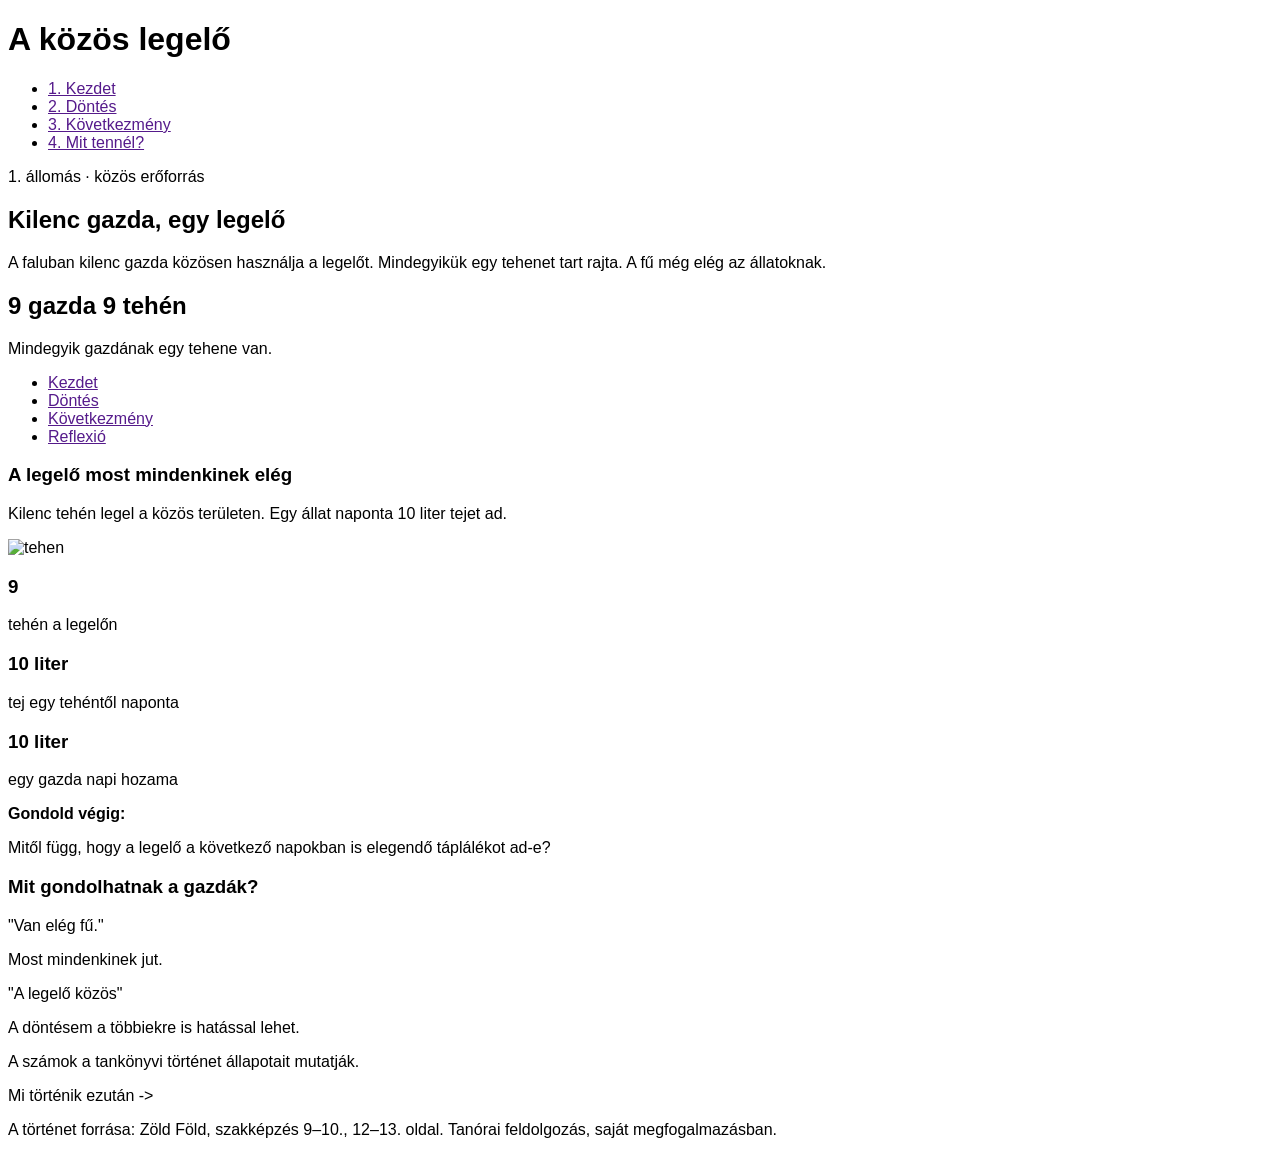
==== index.html @ d77f7496 "szoveg+repo" ====
<!DOCTYPE html>
<html lang="en">
<head>
    <meta charset="UTF-8">
    <meta name="viewport" content="width=device-width, initial-scale=1.0">
    <title>A közös legelő</title>
    <meta name="keywords" content="oldal,brutal,gyilkos,megol,vege,soha,tobbet">
    <meta name="description" content="gyilkos orai gyakorlo feladat, a vegzet kezdete, halal">
    <link rel="stylesheet" href="main.css">
    <link rel="stylesheet" href="flex_elrendezes.css">
</head>
<body>
    <main>
        <h1>A közös legelő</h1>
        <nav id="felso_navigacio">
            <ul>
                <li><a href="">1. Kezdet</a></li>
                <li><a href="">2. Döntés</a></li>
                <li><a href="">3. Következmény</a></li>
                <li><a href="">4. Mit tennél?</a></li>
            </ul>
        </nav>
        <section id="felso_section">
            <p>1. állomás · közös erőforrás</p>
            <h1>Kilenc gazda, egy legelő</h1>
            <p>A faluban kilenc gazda közösen használja a legelőt. Mindegyikük egy tehenet tart rajta. A fű még elég az állatoknak.
            </p>
            <div>
                <h1>9 gazda
                    9 tehén</h1>
                <p>Mindegyik gazdának egy tehene van.</p>
            </div>
        </section>
        <nav id="also_navigacio">
            <ul>
                <li><a href="">Kezdet</a></li>
                <li><a href="">Döntés</a></li>
                <li><a href="">Következmény</a></li>
                <li><a href="">Reflexió</a></li>
            </ul>
        </nav>

        <article>
            <section>
                <h1>A legelő most mindenkinek elég
                </h1>
                <p>Kilenc tehén legel a közös területen. Egy állat naponta 10 liter tejet ad.
                </p>
                <img src="assets/tehen.svg" alt="tehen" style="width: 10%;">  <!-- ezt majd szedjem ki -->
                <div class="section_doboz">
                    <h1>9</h1>
                    <p>tehén a legelőn</p>
                </div>
                <div class="section_doboz">
                    <h1>10 liter</h1>
                    <p>tej egy tehéntől naponta</p>
                </div>
                <div class="section_doboz">
                    <h1>10 liter</h1>
                    <p>egy gazda napi hozama</p>
                </div>

                <div id="gondold_vegig">
                    <b>Gondold végig:</b>
                    <p>Mitől függ, hogy a legelő a következő napokban is elegendő táplálékot ad-e?</p>
                </div>
            </section>
        
            <section>
                <h1>Mit gondolhatnak a gazdák?</h1>
                <div class="kis_section_doboz">
                    <p>"Van elég fű."</p>
                    <p>Most mindenkinek jut.</p>
                </div>
                <div class="kis_section_doboz">
                    <p>"A legelő közös"</p>
                    <p>A döntésem a többiekre is hatással lehet.</p>
                </div>
            </section>
            <p>A számok a tankönyvi történet állapotait mutatják.</p>
            <p>Mi történik ezután -></p>
        </article>
<footer>
    <p>A történet forrása: Zöld Föld, szakképzés 9–10., 12–13. oldal. Tanórai feldolgozás, saját megfogalmazásban.</p>
</footer>
    </main>
    
</body>
</html>
---- main.css ----
:root { --ink: #24372d; --green: #2c6e50; --dark: #174b38; --mint: #e8f3df; --cream: #f7f7ee; --line: #d6e1d1; --orange: #d77939; --white: #fff; }

* {
    box-sizing: border-box;
    font-family: 'Segoe UI', Tahoma, Geneva, Verdana, sans-serif;
}
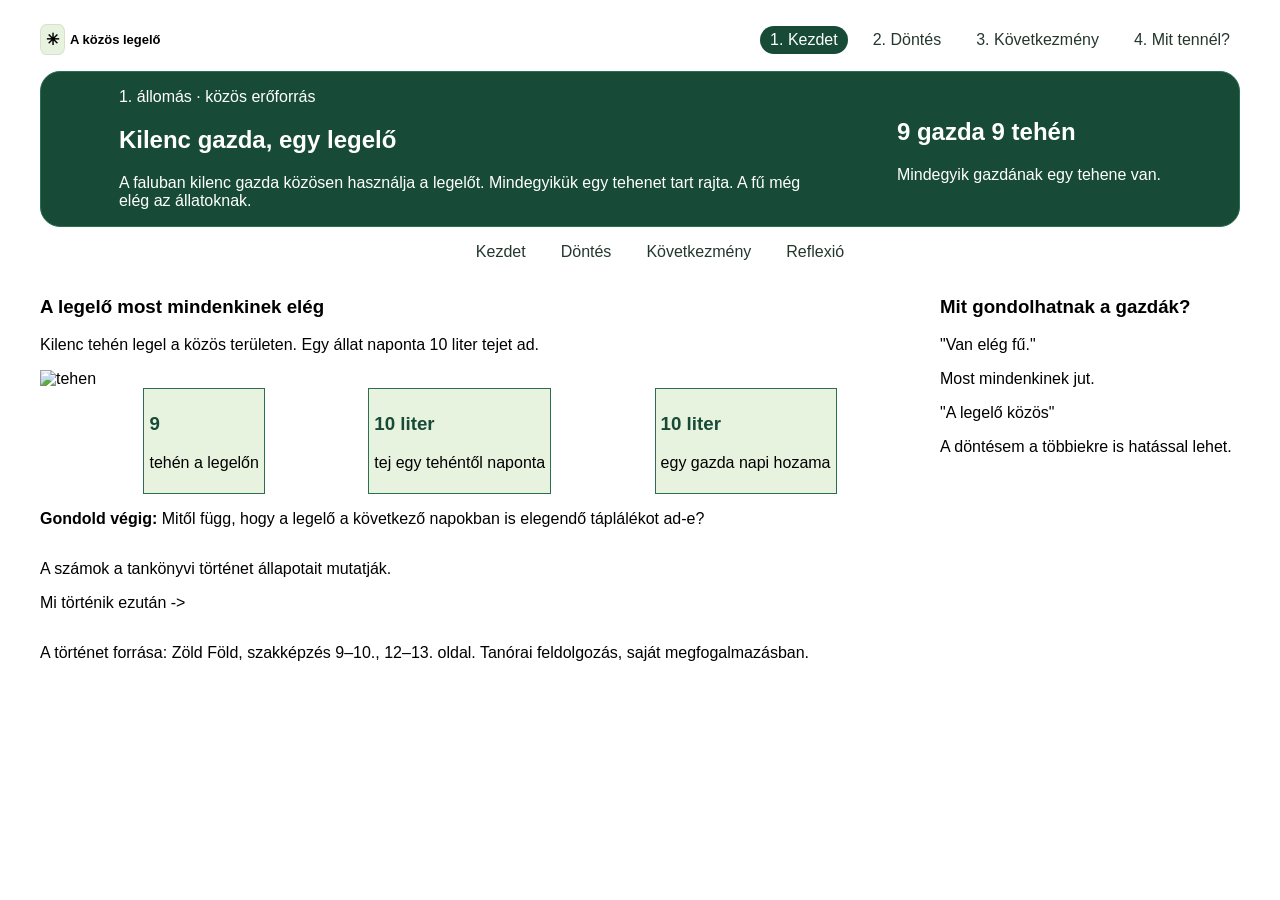
==== commit 01cf324a: "mentes,oravege" ====
--- a/index.html
+++ b/index.html
@@ -1,89 +1,115 @@
 <!DOCTYPE html>
-<html lang="en">
-<head>
-    <meta charset="UTF-8">
-    <meta name="viewport" content="width=device-width, initial-scale=1.0">
+<html lang="hu">
+  <head>
+    <meta charset="UTF-8" />
+    <meta name="viewport" content="width=device-width, initial-scale=1.0" />
     <title>A közös legelő</title>
-    <meta name="keywords" content="oldal,brutal,gyilkos,megol,vege,soha,tobbet">
-    <meta name="description" content="gyilkos orai gyakorlo feladat, a vegzet kezdete, halal">
-    <link rel="stylesheet" href="main.css">
-    <link rel="stylesheet" href="flex_elrendezes.css">
-</head>
-<body>
+    <meta
+      name="keywords"
+      content="oldal,brutal,gyilkos,megol,vege,soha,tobbet"
+    />
+    <meta
+      name="description"
+      content="gyilkos orai gyakorlo feladat, a vegzet kezdete, halal"
+    />
+    <link rel="stylesheet" href="main.css" />
+    <link rel="stylesheet" href="flex_elrendezes.css" />
+  </head>
+  <body>
     <main>
+      <header>
+        <div id="logo">
+        <p>✳</p>
         <h1>A közös legelő</h1>
+    </div>
         <nav id="felso_navigacio">
-            <ul>
-                <li><a href="">1. Kezdet</a></li>
-                <li><a href="">2. Döntés</a></li>
-                <li><a href="">3. Következmény</a></li>
-                <li><a href="">4. Mit tennél?</a></li>
-            </ul>
+          <ul>
+            <li class="active"><a href="" class="active">1. Kezdet</a></li>
+            <li><a href="">2. Döntés</a></li>
+            <li><a href="">3. Következmény</a></li>
+            <li><a href="">4. Mit tennél?</a></li>
+          </ul>
         </nav>
-        <section id="felso_section">
-            <p>1. állomás · közös erőforrás</p>
-            <h1>Kilenc gazda, egy legelő</h1>
-            <p>A faluban kilenc gazda közösen használja a legelőt. Mindegyikük egy tehenet tart rajta. A fű még elég az állatoknak.
+      </header>
+      <section id="felso_section">
+        <div id="allomas">
+          <p>1. állomás · közös erőforrás</p>
+          <h1>Kilenc gazda, egy legelő</h1>
+          <p>
+            A faluban kilenc gazda közösen használja a legelőt. Mindegyikük egy
+            tehenet tart rajta. A fű még elég az állatoknak.
+          </p>
+        </div>
+        <div>
+          <h1>9 gazda 9 tehén</h1>
+          <p>Mindegyik gazdának egy tehene van.</p>
+        </div>
+      </section>
+      <nav id="also_navigacio">
+        <ul>
+          <li><a href="">Kezdet</a></li>
+          <li><a href="">Döntés</a></li>
+          <li><a href="">Következmény</a></li>
+          <li><a href="">Reflexió</a></li>
+        </ul>
+      </nav>
+
+      <article>
+        <section id="nagy_section">
+          <div id="section_szoveg">
+            <h1>A legelő most mindenkinek elég</h1>
+            <p>
+              Kilenc tehén legel a közös területen. Egy állat naponta 10 liter
+              tejet ad.
             </p>
-            <div>
-                <h1>9 gazda
-                    9 tehén</h1>
-                <p>Mindegyik gazdának egy tehene van.</p>
+          </div>
+          <div id="kepek">
+            <img src="assets/tehen.svg" alt="tehen" style="width: 10%" />
+          </div>
+          <!-- ezt majd szedjem ki -->
+          <div id="section_doboz_tarolo">
+            <div class="section_doboz">
+              <h1>9</h1>
+              <p>tehén a legelőn</p>
             </div>
+            <div class="section_doboz">
+              <h1>10 liter</h1>
+              <p>tej egy tehéntől naponta</p>
+            </div>
+            <div class="section_doboz">
+              <h1>10 liter</h1>
+              <p>egy gazda napi hozama</p>
+            </div>
+          </div>
+
+            <p><b>Gondold végig:</b>
+              Mitől függ, hogy a legelő a következő napokban is elegendő
+              táplálékot ad-e?
+            </p>
         </section>
-        <nav id="also_navigacio">
-            <ul>
-                <li><a href="">Kezdet</a></li>
-                <li><a href="">Döntés</a></li>
-                <li><a href="">Következmény</a></li>
-                <li><a href="">Reflexió</a></li>
-            </ul>
-        </nav>
 
-        <article>
-            <section>
-                <h1>A legelő most mindenkinek elég
-                </h1>
-                <p>Kilenc tehén legel a közös területen. Egy állat naponta 10 liter tejet ad.
-                </p>
-                <img src="assets/tehen.svg" alt="tehen" style="width: 10%;">  <!-- ezt majd szedjem ki -->
-                <div class="section_doboz">
-                    <h1>9</h1>
-                    <p>tehén a legelőn</p>
-                </div>
-                <div class="section_doboz">
-                    <h1>10 liter</h1>
-                    <p>tej egy tehéntől naponta</p>
-                </div>
-                <div class="section_doboz">
-                    <h1>10 liter</h1>
-                    <p>egy gazda napi hozama</p>
-                </div>
-
-                <div id="gondold_vegig">
-                    <b>Gondold végig:</b>
-                    <p>Mitől függ, hogy a legelő a következő napokban is elegendő táplálékot ad-e?</p>
-                </div>
-            </section>
-        
-            <section>
-                <h1>Mit gondolhatnak a gazdák?</h1>
-                <div class="kis_section_doboz">
-                    <p>"Van elég fű."</p>
-                    <p>Most mindenkinek jut.</p>
-                </div>
-                <div class="kis_section_doboz">
-                    <p>"A legelő közös"</p>
-                    <p>A döntésem a többiekre is hatással lehet.</p>
-                </div>
-            </section>
-            <p>A számok a tankönyvi történet állapotait mutatják.</p>
-            <p>Mi történik ezután -></p>
-        </article>
-<footer>
-    <p>A történet forrása: Zöld Föld, szakképzés 9–10., 12–13. oldal. Tanórai feldolgozás, saját megfogalmazásban.</p>
-</footer>
+        <section id="kis_section">
+          <h1>Mit gondolhatnak a gazdák?</h1>
+          <div class="kis_section_doboz">
+            <p>"Van elég fű."</p>
+            <p>Most mindenkinek jut.</p>
+          </div>
+          <div class="kis_section_doboz">
+            <p>"A legelő közös"</p>
+            <p>A döntésem a többiekre is hatással lehet.</p>
+          </div>
+        </section>
+        <div id="article_szovegek">
+          <p>A számok a tankönyvi történet állapotait mutatják.</p>
+          <p>Mi történik ezután -></p>
+        </div>
+      </article>
+      <footer>
+        <p>
+          A történet forrása: Zöld Föld, szakképzés 9–10., 12–13. oldal. Tanórai
+          feldolgozás, saját megfogalmazásban.
+        </p>
+      </footer>
     </main>
-    
-</body>
-</html>+  </body>
+</html>
--- a/main.css
+++ b/main.css
@@ -3,4 +3,64 @@
 * {
     box-sizing: border-box;
     font-family: 'Segoe UI', Tahoma, Geneva, Verdana, sans-serif;
+}
+
+main {
+    max-width: 1200px;
+    margin: auto;
+}
+
+a {
+    text-decoration: none;
+    color: var(--ink);
+}
+
+li {
+    list-style-type: none;
+}
+
+#felso_section {
+    border: var(--green) 1px solid;
+
+}
+
+.section_doboz {
+    border: solid 1px var(--green);
+    background-color: var(--mint);  
+    padding: 5px;
+}
+.section_doboz h1 {
+    color: var(--dark);
+}
+#logo h1 {
+    font-size: small;
+    font-weight: bold;
+}
+
+#logo p {
+    padding: 5px;
+    border: var(--line) 1px solid;
+    background-color: var(--mint);
+    border-radius: 25%;
+    font-weight: bolder;
+}
+
+#felso_navigacio li {
+    padding: 5px;
+}
+
+#felso_navigacio a {
+    padding: 5px;
+}
+.active {
+    color: white;
+    background-color: #174b38;
+
+    border-radius: 15px;
+}
+
+#felso_section {
+    background-color: #174b38;
+    border-radius: 20px;
+    color: white;
 }
--- a/flex_elrendezes.css
+++ b/flex_elrendezes.css
@@ -0,0 +1,72 @@
+header {
+    display: flex;
+    align-items: center;
+    justify-content: space-between;
+
+}
+
+#felso_navigacio ul {
+    display: flex;
+    flex-direction: row;
+    gap: 15px;
+
+}
+
+#felso_section {
+    display: flex;
+    justify-content: space-evenly;
+    align-items: center;
+}
+
+#allomas {
+    flex: 0 1 700px;
+}
+
+#also_navigacio ul {
+    display: flex;
+    justify-content: center;
+    flex-direction: row;
+    gap: 35px;
+}
+
+article {
+    display: flex;
+    flex-direction: row;
+    flex-wrap: wrap;
+}
+
+#nagy_section {
+    flex: 0 0 75%;
+}
+
+#kis_section {
+    flex: 0 0 25%;
+}
+
+
+
+#article_szovegek p {
+    flex: 0 0 100%;
+    
+}
+
+
+
+#kepek {
+    flex: 0 0 100%;
+}
+
+
+
+#section_doboz_tarolo {
+    flex: 0 0 100%;
+    display: flex;
+    justify-content: space-evenly;
+}
+
+#logo {
+    display: flex;
+    align-items: center;
+    gap: 5px;
+}
+
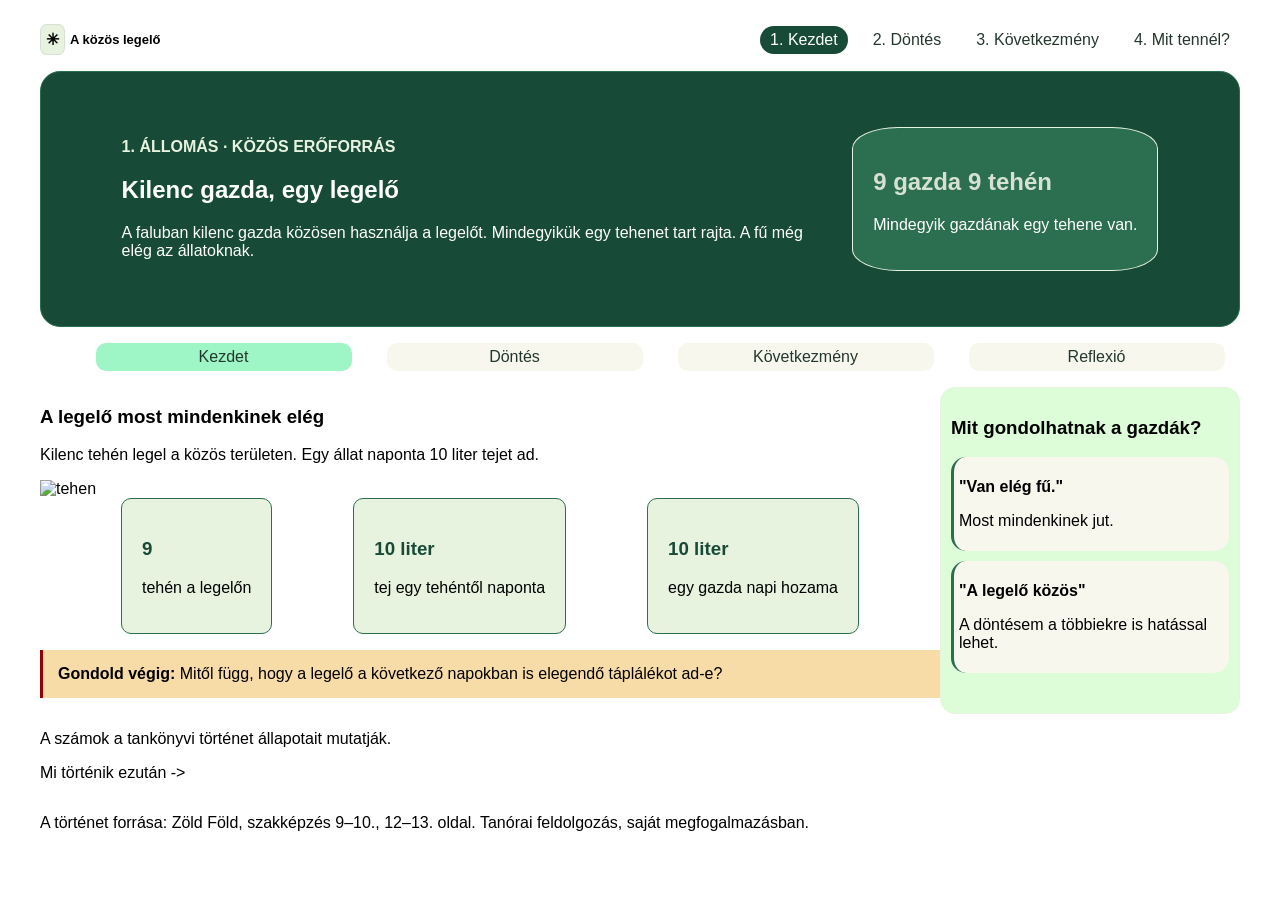
==== commit 43dd36c4: "magyarora" ====
--- a/index.html
+++ b/index.html
@@ -33,24 +33,24 @@
       </header>
       <section id="felso_section">
         <div id="allomas">
-          <p>1. állomás · közös erőforrás</p>
+          <p class="zoldszoveg">1. állomás · közös erőforrás</p>
           <h1>Kilenc gazda, egy legelő</h1>
           <p>
             A faluban kilenc gazda közösen használja a legelőt. Mindegyikük egy
             tehenet tart rajta. A fű még elég az állatoknak.
           </p>
         </div>
-        <div>
+        <div id="szoveg_headerben">
           <h1>9 gazda 9 tehén</h1>
           <p>Mindegyik gazdának egy tehene van.</p>
         </div>
       </section>
       <nav id="also_navigacio">
         <ul>
-          <li><a href="">Kezdet</a></li>
-          <li><a href="">Döntés</a></li>
-          <li><a href="">Következmény</a></li>
-          <li><a href="">Reflexió</a></li>
+          <li class="active_also"><a href="">Kezdet</a></li>
+          <li class="sima_also"><a href="">Döntés</a></li>
+          <li class="sima_also"><a href="">Következmény</a></li>
+          <li class="sima_also"><a href="">Reflexió</a></li>
         </ul>
       </nav>
 
@@ -82,7 +82,7 @@
             </div>
           </div>
 
-            <p><b>Gondold végig:</b>
+            <p id="gondold_vegig"><b>Gondold végig:</b>
               Mitől függ, hogy a legelő a következő napokban is elegendő
               táplálékot ad-e?
             </p>
@@ -91,11 +91,11 @@
         <section id="kis_section">
           <h1>Mit gondolhatnak a gazdák?</h1>
           <div class="kis_section_doboz">
-            <p>"Van elég fű."</p>
+            <p> <b> "Van elég fű."</b></p>
             <p>Most mindenkinek jut.</p>
           </div>
           <div class="kis_section_doboz">
-            <p>"A legelő közös"</p>
+            <p> <b> "A legelő közös"</b></p>
             <p>A döntésem a többiekre is hatással lehet.</p>
           </div>
         </section>
--- a/main.css
+++ b/main.css
@@ -27,7 +27,8 @@
 .section_doboz {
     border: solid 1px var(--green);
     background-color: var(--mint);  
-    padding: 5px;
+    padding: 20px;
+    border-radius: 10px;
 }
 .section_doboz h1 {
     color: var(--dark);
@@ -63,4 +64,65 @@
     background-color: #174b38;
     border-radius: 20px;
     color: white;
+    padding: 50px;
+}
+
+.zoldszoveg {
+    font-weight: bold;
+    text-transform: uppercase;
+    color: var(--mint);
+}
+
+#szoveg_headerben {
+    border: 1px solid var(--mint);
+    border-radius: 15%;
+    padding: 20px;
+    background-color: var(--green);
+}
+#szoveg_headerben h1 {
+    font-weight: bold;
+    color: var(--line);
+    
+
+}
+
+.sima_also {
+    background-color: var(--cream);
+    
+}
+
+#also_navigacio li {
+    width: 20vw;
+    padding: 5px;
+    border-radius: 10px;
+    text-align: center;
+}
+
+.active_also {
+    background-color: rgb(158, 245, 197);
+}
+
+#kis_section {
+     border: 1px solid var(--mint);
+     padding: 10px;
+     border-radius: 15px;
+     background-color: rgb(220, 253, 215);
+}
+
+.kis_section_doboz {
+    border-radius: 15px;
+    border-left: 3px solid var(--green);
+    background-color: var(--cream);
+    padding: 5px;
+    margin-top: 10px;
+}
+
+.kis_section_doboz h1 {
+    font-weight: bold;
+}
+
+#gondold_vegig {
+    padding: 15px;
+    border-left: rgb(145, 2, 2) 3px solid;
+    background-color: rgb(248, 220, 168);
 }
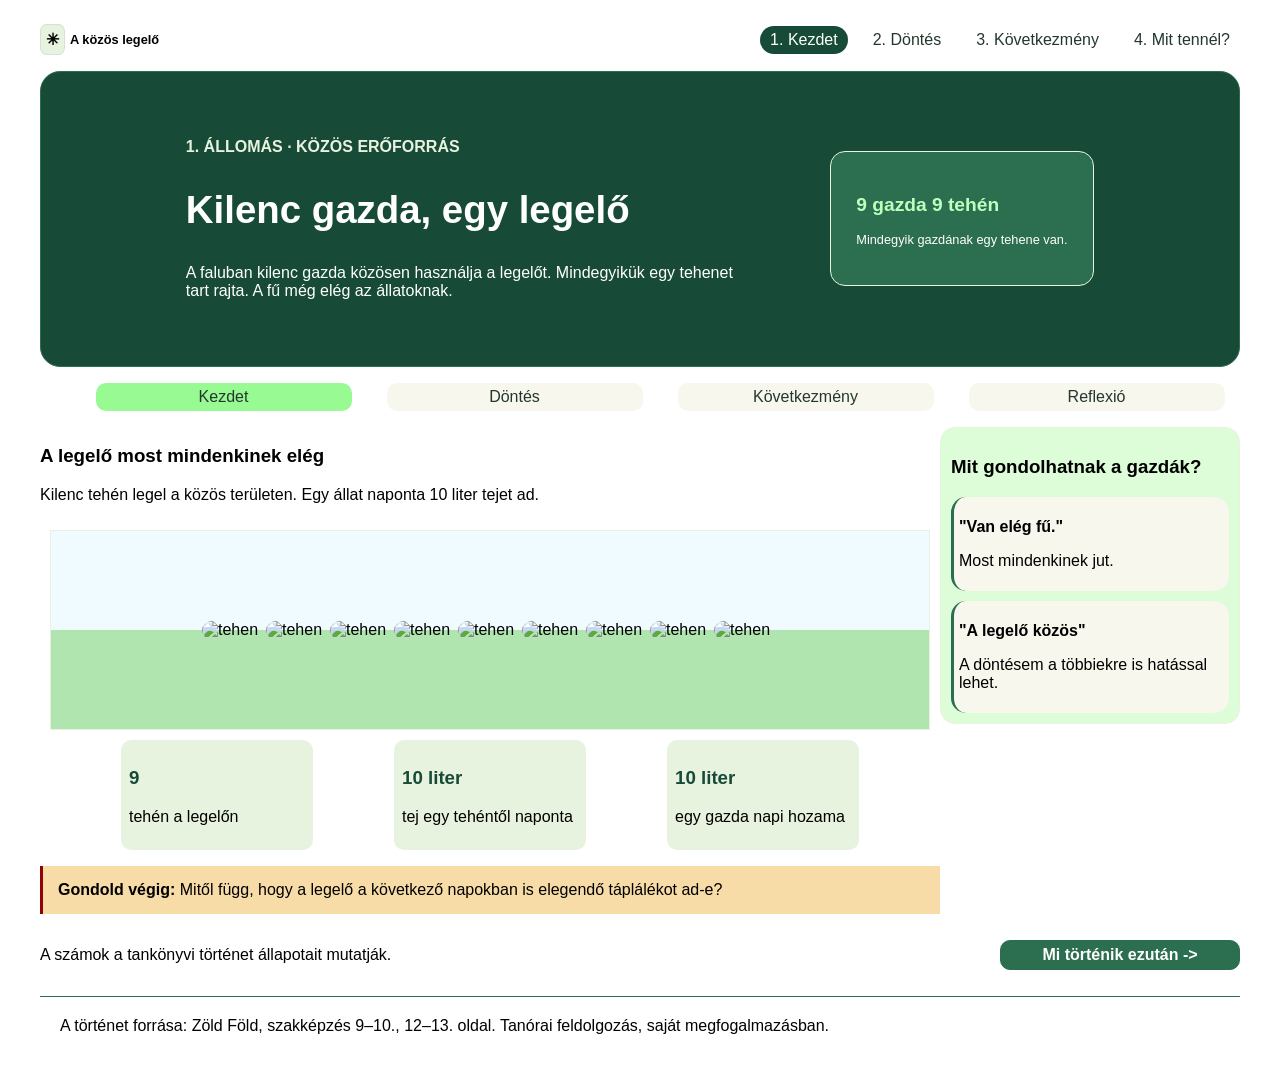
==== commit 3cdd87ef: "ora vege" ====
--- a/index.html
+++ b/index.html
@@ -14,6 +14,7 @@
     />
     <link rel="stylesheet" href="main.css" />
     <link rel="stylesheet" href="flex_elrendezes.css" />
+    <link rel="stylesheet" href="urlap.css">
   </head>
   <body>
     <main>
@@ -27,14 +28,14 @@
             <li class="active"><a href="" class="active">1. Kezdet</a></li>
             <li><a href="">2. Döntés</a></li>
             <li><a href="">3. Következmény</a></li>
-            <li><a href="">4. Mit tennél?</a></li>
+            <li><a href="urlap.html">4. Mit tennél?</a></li>
           </ul>
         </nav>
       </header>
       <section id="felso_section">
         <div id="allomas">
           <p class="zoldszoveg">1. állomás · közös erőforrás</p>
-          <h1>Kilenc gazda, egy legelő</h1>
+          <h1 class="nagyobb">Kilenc gazda, egy legelő</h1>
           <p>
             A faluban kilenc gazda közösen használja a legelőt. Mindegyikük egy
             tehenet tart rajta. A fű még elég az állatoknak.
@@ -63,8 +64,19 @@
               tejet ad.
             </p>
           </div>
+          <div id="kepszulo">
           <div id="kepek">
-            <img src="assets/tehen.svg" alt="tehen" style="width: 10%" />
+            <img src="assets/tehen.svg" alt="tehen" />
+            <img src="assets/tehen.svg" alt="tehen" />
+            <img src="assets/tehen.svg" alt="tehen" />
+            <img src="assets/tehen.svg" alt="tehen" />
+            <img src="assets/tehen.svg" alt="tehen" />
+            <img src="assets/tehen.svg" alt="tehen" />
+            <img src="assets/tehen.svg" alt="tehen" />
+            <img src="assets/tehen.svg" alt="tehen" />
+        
+            <img src="assets/tehen.svg" alt="tehen" />
+          </div>
           </div>
           <!-- ezt majd szedjem ki -->
           <div id="section_doboz_tarolo">
@@ -101,7 +113,8 @@
         </section>
         <div id="article_szovegek">
           <p>A számok a tankönyvi történet állapotait mutatják.</p>
-          <p>Mi történik ezután -></p>
+          <a href="#" id="mitortenikezutan">Mi történik ezután -></a>
+
         </div>
       </article>
       <footer>
--- a/main.css
+++ b/main.css
@@ -25,16 +25,16 @@
 }
 
 .section_doboz {
-    border: solid 1px var(--green);
     background-color: var(--mint);  
-    padding: 20px;
+    width: 15vw;
     border-radius: 10px;
+    padding: 8px;
 }
 .section_doboz h1 {
     color: var(--dark);
 }
 #logo h1 {
-    font-size: small;
+    font-size: 1vw;
     font-weight: bold;
 }
 
@@ -75,17 +75,20 @@
 
 #szoveg_headerben {
     border: 1px solid var(--mint);
-    border-radius: 15%;
-    padding: 20px;
+    border-radius: 15px;
+    padding: 2vw;
     background-color: var(--green);
+    font-size: 1vw;
 }
 #szoveg_headerben h1 {
     font-weight: bold;
-    color: var(--line);
+    color: rgb(190, 255, 190);
     
 
 }
-
+.nagyobb {
+    font-size: 3vw;
+}
 .sima_also {
     background-color: var(--cream);
     
@@ -99,7 +102,7 @@
 }
 
 .active_also {
-    background-color: rgb(158, 245, 197);
+    background-color: rgb(151, 250, 147);
 }
 
 #kis_section {
@@ -125,4 +128,29 @@
     padding: 15px;
     border-left: rgb(145, 2, 2) 3px solid;
     background-color: rgb(248, 220, 168);
-}+}
+
+#kepek {
+    border: 1px solid var(--mint);
+    background: linear-gradient(
+        to bottom,
+        rgb(240, 251, 255)50%,
+        rgb(177, 229, 175) 50%
+    );
+}
+
+
+
+#kepek img{
+    border-radius: 10px;
+    width: 5vw;
+}
+
+#kepszulo {
+    padding: 10px;
+}
+
+
+#kis_section li {
+    list-style: circle  ;
+}
--- a/flex_elrendezes.css
+++ b/flex_elrendezes.css
@@ -1,6 +1,7 @@
 header {
     display: flex;
     align-items: center;
+    flex-wrap: wrap;
     justify-content: space-between;
 
 }
@@ -19,7 +20,7 @@
 }
 
 #allomas {
-    flex: 0 1 700px;
+    flex: 0 1 50%;
 }
 
 #also_navigacio ul {
@@ -41,6 +42,7 @@
 
 #kis_section {
     flex: 0 0 25%;
+    align-self: flex-start;
 }
 
 
@@ -70,3 +72,88 @@
     gap: 5px;
 }
 
+#kepek {
+    display: flex;
+    flex-direction: row;
+    flex-wrap: wrap;
+    justify-content: center;
+    min-height: 200px;
+    align-items: center;
+
+}
+
+#article_szovegek {
+    display: flex;
+    flex-direction: row;
+    justify-content: space-between;
+    flex: 0 0 100%;
+    align-items: center;
+}
+
+#article_szovegek p {
+    flex: 0 0 80%;
+}
+#mitortenikezutan {
+    flex: 0 0 20%;
+    font-weight: bold;
+    color: white;
+    background-color: var(--green);
+    padding: 5px;
+    border-radius: 10px;
+    border: 1px solid var(--green);
+    text-align:center;
+    white-space: nowrap;
+    
+
+}
+
+footer p {
+    border-top: 1px solid var(--green);
+    padding: 20px;
+}
+
+@media screen and (max-width:950px) {
+    #nagy_section {
+        flex: 0 0 100%;
+    }
+    #kis_section {
+        flex: 0 0 100%;
+    }
+    #felso_navigacio {
+        flex: 0 0 100%;
+    }
+    
+    #felso_navigacio ul {
+        flex-direction: column;
+        align-items: center;
+
+    }
+    #also_navigacio ul {
+        flex-direction: column;
+        align-items: center;
+    }
+    #szoveg_headerben {
+        font-size: 2vw;
+    }
+    #logo {
+        flex: 0 0 100%;
+    }
+    #logo h1, #logo img {
+        font-size: 3vw;
+
+    }
+    #section_doboz_tarolo {
+        flex-direction: column;
+        align-items: center;
+        gap: 20px;
+        text-align: center;
+    }
+    #article_szovegek {
+        flex-direction: column;
+
+    }
+    footer {
+        margin-top: 15vw;
+    }   
+
+}
